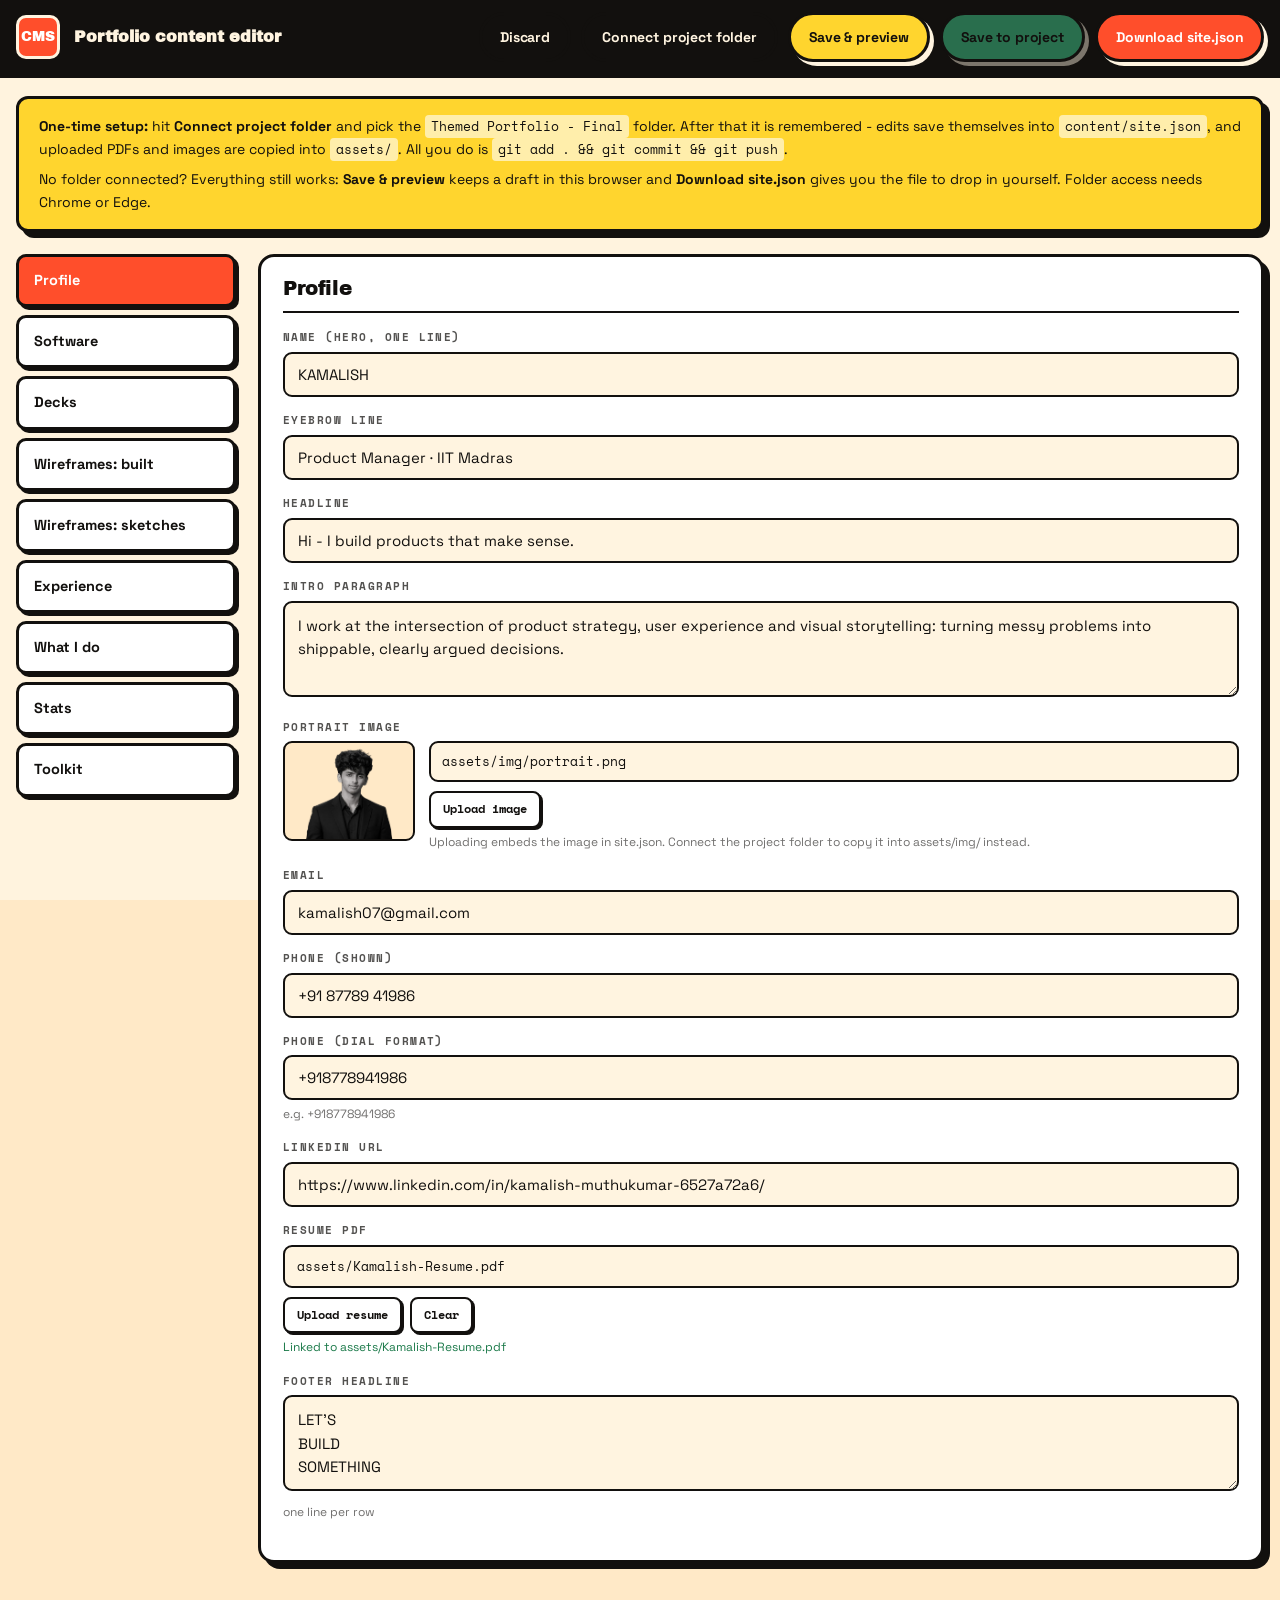
==== admin/index.html @ 28e80bb3 "Initial commit: Kamalish portfolio site" ====
<!DOCTYPE html>
<html lang="en">
<head>
<meta charset="UTF-8" />
<meta name="viewport" content="width=device-width, initial-scale=1.0" />
<title>Content editor - Kamalish</title>
<meta name="robots" content="noindex" />
<link rel="preconnect" href="https://fonts.googleapis.com" />
<link rel="preconnect" href="https://fonts.gstatic.com" crossorigin />
<link href="https://fonts.googleapis.com/css2?family=Archivo+Black&family=Space+Grotesk:wght@400;500;600;700&family=Space+Mono:wght@400;700&display=swap" rel="stylesheet" />
<link rel="icon" href="../assets/img/favicon.svg" type="image/svg+xml" />
<link rel="stylesheet" href="../assets/css/style.css" />
<!-- ../admin/ (not ./) so these resolve whether the URL is /admin or /admin/ -->
<link rel="stylesheet" href="../admin/admin.css" />
</head>
<body data-root="../">

<header class="adm-bar">
  <div class="adm-bar__in">
    <span class="adm-logo">CMS</span>
    <strong class="adm-title">Portfolio content editor</strong>
    <span class="adm-dirty" id="dirty" hidden>unsaved changes</span>
    <div class="adm-bar__actions">
      <button class="btn btn--ghost" id="btnReload" type="button">Discard</button>
      <button class="btn btn--ghost" id="btnFolder" type="button">Connect project folder</button>
      <button class="btn btn--yellow" id="btnPreview" type="button">Save &amp; preview</button>
      <button class="btn btn--mint" id="btnSaveProject" type="button" disabled>Save to project</button>
      <button class="btn btn--coral" id="btnDownload" type="button">Download site.json</button>
    </div>
  </div>
</header>

<div class="adm-note">
  <p>
    <b>One-time setup:</b> hit <b>Connect project folder</b> and pick the
    <code>Themed Portfolio - Final</code> folder. After that it is remembered -
    edits save themselves into <code>content/site.json</code>, and uploaded PDFs and
    images are copied into <code>assets/</code>. All you do is
    <code>git add . &amp;&amp; git commit &amp;&amp; git push</code>.
  </p>
  <p style="margin-top:8px">
    No folder connected? Everything still works: <b>Save &amp; preview</b> keeps a draft in
    this browser and <b>Download site.json</b> gives you the file to drop in yourself.
    Folder access needs Chrome or Edge.
  </p>
</div>

<main class="adm-wrap">
  <nav class="adm-nav" id="admNav" aria-label="Sections"></nav>
  <div class="adm-panes" id="admPanes"></div>
</main>

<script src="../admin/admin.js"></script>
</body>
</html>
---- assets/css/style.css ----
/* =============================================================
   KAMALISH — NEO BRUTALIST PORTFOLIO
   1. Tokens          5. Hero
   2. Reset/base      6. Products
   3. Primitives      7. Projects flow
   4. Header          8. Experience  9. Resume  10. Footer  11. Motion
   ============================================================= */

/* ---------------------------------------------------- 1. TOKENS */
:root{
  --ink:      #12100E;
  --paper:    #FFF4E0;
  --paper-2:  #FFE9C7;
  --sand:     #E3CFAB;   /* warm sandal - portrait backdrop */
  --white:    #FFFFFF;

  --coral:    #FF4E2B;
  --yellow:   #FFD52E;
  --blue:     #2F5FFF;
  --mint:     #46E39B;
  --lilac:    #C9A7FF;
  --pink:     #FF7BAC;

  --bd:       3px;
  --bd-thick: 4px;
  --r:        18px;
  --r-lg:     28px;

  --sh:       6px 6px 0 var(--ink);
  --sh-lg:    10px 10px 0 var(--ink);
  --sh-xl:    14px 14px 0 var(--ink);

  --shell:    1220px;
  --gap:      clamp(18px, 2.4vw, 32px);

  --ff-display:'Archivo Black', 'Arial Black', system-ui, sans-serif;
  --ff-body:   'Space Grotesk', system-ui, -apple-system, sans-serif;
  --ff-mono:   'Space Mono', ui-monospace, monospace;

  --ease:      cubic-bezier(.16,.84,.32,1);
  --ease-back: cubic-bezier(.34,1.56,.64,1);
}

/* ------------------------------------------------ 2. RESET/BASE */
*,*::before,*::after{ box-sizing:border-box; }
[hidden]{ display:none !important; }   /* beats component display rules */
html{
  scroll-behavior:smooth; scroll-padding-top:104px; -webkit-text-size-adjust:100%;
  overflow-x:clip;
}
body{
  margin:0;
  font-family:var(--ff-body);
  font-size:clamp(15px,1.05vw,17px);
  line-height:1.6;
  color:var(--ink);
  background:var(--paper);
  overflow-x:hidden;
  /* subtle dotted paper texture */
  background-image:radial-gradient(var(--ink) .8px, transparent .8px);
  background-size:26px 26px;
  background-position:-13px -13px;
}
body::before{ /* wash so the dots stay whisper-quiet */
  content:''; position:fixed; inset:0; z-index:-1;
  background:var(--paper); opacity:.94; pointer-events:none;
}
img,svg{ max-width:100%; display:block; }
a{ color:inherit; text-decoration:none; }
h1,h2,h3{ margin:0; font-family:var(--ff-display); font-weight:400; line-height:.92; letter-spacing:-.02em; }
p{ margin:0; }
ul{ margin:0; padding:0; list-style:none; }
button{ font:inherit; color:inherit; }
::selection{ background:var(--coral); color:var(--white); }

.shell{ width:min(100% - 2 * clamp(16px,4vw,48px), var(--shell)); margin-inline:auto; }
.section{ padding-block:clamp(72px,10vw,140px); position:relative; }

.skip-link{
  position:absolute; left:-9999px; top:12px; z-index:200;
  background:var(--ink); color:var(--paper); padding:12px 18px; border-radius:10px;
}
.skip-link:focus{ left:16px; }

:focus-visible{ outline:4px solid var(--blue); outline-offset:3px; border-radius:4px; }

/* -------------------------------------------- 3. PRIMITIVES */
.eyebrow{
  display:inline-flex; align-items:center; gap:10px;
  font-family:var(--ff-mono); font-size:12px; font-weight:700;
  letter-spacing:.16em; text-transform:uppercase;
  background:var(--white); border:var(--bd) solid var(--ink);
  padding:8px 16px; border-radius:999px; box-shadow:4px 4px 0 var(--ink);
}
.eyebrow .dot{
  width:9px; height:9px; border-radius:50%; background:var(--coral);
  box-shadow:0 0 0 3px rgba(255,78,43,.28); animation:pulse 2s infinite;
}
@keyframes pulse{ 50%{ box-shadow:0 0 0 7px rgba(255,78,43,0); } }

.btn{
  --btn-bg:var(--white);
  display:inline-flex; align-items:center; justify-content:center; gap:10px;
  padding:14px 26px; font-weight:700; font-size:15px; letter-spacing:-.01em;
  background:var(--btn-bg); color:var(--ink);
  border:var(--bd) solid var(--ink); border-radius:999px;
  box-shadow:var(--sh); cursor:pointer;
  transition:transform .18s var(--ease-back), box-shadow .18s var(--ease-back), background .18s;
  will-change:transform;
}
.btn:hover{ transform:translate(-3px,-3px); box-shadow:9px 9px 0 var(--ink); }
.btn:active{ transform:translate(3px,3px); box-shadow:2px 2px 0 var(--ink); }
.btn--lg{ padding:18px 34px; font-size:17px; }
.btn--coral{ --btn-bg:var(--coral); color:var(--white); }
.btn--yellow{ --btn-bg:var(--yellow); }
.btn--mint{ --btn-bg:var(--mint); }
.btn:disabled{ cursor:not-allowed; }
.btn:disabled:hover{ transform:none; box-shadow:var(--sh); }
.btn--dark{ --btn-bg:var(--ink); color:var(--paper); box-shadow:6px 6px 0 var(--coral); }
.btn--dark:hover{ box-shadow:9px 9px 0 var(--coral); }
.btn--ghost{ --btn-bg:transparent; box-shadow:none; }
.btn--ghost:hover{ --btn-bg:var(--white); box-shadow:var(--sh); }
.btn__icon{ font-size:1.1em; line-height:1; }

.tags{ display:flex; flex-wrap:wrap; gap:8px; }
.tags li{
  font-family:var(--ff-mono); font-size:11px; font-weight:700;
  text-transform:uppercase; letter-spacing:.08em;
  padding:5px 11px; border:2px solid var(--ink); border-radius:999px;
  background:rgba(255,255,255,.65);
}

.section-head{
  display:grid; grid-template-columns:auto 1fr; gap:var(--gap);
  align-items:end; margin-bottom:clamp(40px,5vw,72px);
}
.section-head--center{ grid-template-columns:1fr; text-align:center; justify-items:center; }
.section-title{
  font-size:clamp(44px,7.6vw,104px); text-transform:uppercase;
  position:relative; display:inline-block;
}
.section-title::after{
  content:''; position:absolute; left:0; right:-8px; bottom:.06em; height:.16em;
  background:var(--yellow); border:2px solid var(--ink); border-radius:4px; z-index:-1;
  transform:rotate(-1deg);
}
.section-head--center .section-title::after{ right:-14px; left:-14px; }
.section-note{ max-width:46ch; font-size:clamp(15px,1.35vw,19px); padding-bottom:.6em; }
.section-head--center .section-note{ margin-inline:auto; }

/* ------------------------------------------------- 4. HEADER */
.site-header{
  position:sticky; top:0; z-index:100;
  background:var(--paper); border-bottom:var(--bd) solid var(--ink);
  transition:box-shadow .3s var(--ease), transform .35s var(--ease);
}
.site-header.is-stuck{ box-shadow:0 8px 0 rgba(18,16,14,.12); }
.site-header.is-hidden{ transform:translateY(-104%); }
.header-inner{ display:flex; align-items:center; gap:var(--gap); padding-block:14px; }

.brand{ display:flex; align-items:center; gap:12px; margin-right:auto; }
.brand__mark{
  display:grid; place-items:center; width:46px; height:46px;
  font-family:var(--ff-display); font-size:16px; letter-spacing:-.04em;
  background:var(--coral); color:var(--white);
  border:var(--bd) solid var(--ink); border-radius:12px; box-shadow:3px 3px 0 var(--ink);
  transition:transform .25s var(--ease-back);
}
.brand:hover .brand__mark{ transform:rotate(-8deg) scale(1.06); }
.brand__name{ font-family:var(--ff-display); font-size:17px; line-height:1; }
.brand__name em{
  display:block; font-family:var(--ff-mono); font-size:10px; font-style:normal;
  letter-spacing:.14em; text-transform:uppercase; opacity:.65; margin-top:4px;
}

.nav{ display:flex; gap:4px; }
.nav__link{
  position:relative; padding:9px 16px; font-weight:600; font-size:15px; border-radius:999px;
  transition:background .2s, color .2s;
}
.nav__link::after{
  content:''; position:absolute; left:16px; right:16px; bottom:6px; height:2.5px;
  background:var(--ink); transform:scaleX(0); transform-origin:right;
  transition:transform .3s var(--ease);
}
.nav__link:hover::after, .nav__link.is-active::after{ transform:scaleX(1); transform-origin:left; }
.nav__link.is-active{ background:var(--yellow); box-shadow:inset 0 0 0 2.5px var(--ink); }
.nav__link.is-active::after{ display:none; }

.header-actions{ display:flex; align-items:center; gap:10px; }
.icon-btn{
  display:grid; place-items:center; width:42px; height:42px;
  border:var(--bd) solid var(--ink); border-radius:12px; box-shadow:3px 3px 0 var(--ink);
  transition:transform .18s var(--ease-back), box-shadow .18s var(--ease-back);
}
.icon-btn svg{ width:19px; height:19px; fill:var(--ink); }
.icon-btn--blue{ background:var(--blue); }
.icon-btn--blue svg{ fill:var(--white); }
.icon-btn--yellow{ background:var(--yellow); }
.icon-btn:hover{ transform:translate(-2px,-2px); box-shadow:5px 5px 0 var(--ink); }

.nav-toggle{
  display:none; width:46px; height:46px; padding:0; background:var(--white);
  border:var(--bd) solid var(--ink); border-radius:12px; box-shadow:3px 3px 0 var(--ink);
  cursor:pointer;
}
.nav-toggle span{
  display:block; width:20px; height:2.6px; margin:4px auto; background:var(--ink);
  border-radius:2px; transition:transform .3s var(--ease), opacity .2s;
}
.nav-toggle[aria-expanded="true"] span:nth-child(1){ transform:translateY(6.6px) rotate(45deg); }
.nav-toggle[aria-expanded="true"] span:nth-child(2){ opacity:0; }
.nav-toggle[aria-expanded="true"] span:nth-child(3){ transform:translateY(-6.6px) rotate(-45deg); }

.mobile-nav{
  display:flex; flex-direction:column; gap:2px; padding:12px clamp(16px,4vw,48px) 22px;
  border-top:var(--bd) solid var(--ink); background:var(--paper-2);
}
.mobile-nav a{
  font-family:var(--ff-display); font-size:26px; text-transform:uppercase;
  padding:10px 0; border-bottom:2px solid rgba(18,16,14,.15);
}

/* --------------------------------------------------- 5. HERO */
.hero{ padding-top:clamp(48px,6vw,84px); position:relative; overflow-x:clip; }
.hero__grid{
  display:grid; grid-template-columns:1.08fr .92fr; gap:clamp(32px,5vw,72px);
  align-items:center; padding-bottom:clamp(56px,7vw,96px);
}

.hero__name{ margin:22px 0 26px; }
.hero__name .word{
  display:block; white-space:nowrap;
  font-size:clamp(40px,7.4vw,96px); line-height:.9; letter-spacing:-.045em;
  color:var(--coral);
  -webkit-text-stroke:2.5px var(--ink);
  text-shadow:6px 6px 0 var(--ink);
}

.hero__intro{ max-width:52ch; font-size:clamp(16px,1.4vw,19px); }
.hero__intro strong{ display:block; font-size:1.12em; margin-bottom:8px; }

.hero__cta{ display:flex; flex-wrap:wrap; gap:14px; margin-top:30px; }

/* "What I do" - colour blocks on paper, same language as the work cards.
   Deliberately static: no hover lift, no pill shapes, so these never read
   as buttons. */
.caps__grid{ display:grid; grid-template-columns:repeat(4,1fr); gap:var(--gap); }
.caps__grid li{
  display:flex; flex-direction:column; gap:12px; padding:24px 22px;
  border:var(--bd) solid var(--ink); border-radius:var(--r-lg);
  box-shadow:var(--sh);
}
.caps__grid li:nth-child(4n+1){ background:var(--yellow); }
.caps__grid li:nth-child(4n+2){ background:var(--mint); }
.caps__grid li:nth-child(4n+3){ background:var(--lilac); }
.caps__grid li:nth-child(4n+4){ background:var(--pink); }

.capabilities__key{
  display:grid; place-items:center; width:48px; height:48px;
  font-family:var(--ff-display); font-size:17px; letter-spacing:-.02em;
  background:var(--ink); color:var(--paper);
  border:2.5px solid var(--ink); border-radius:13px;
}
.caps__grid b{
  font-family:var(--ff-display); font-weight:400;
  font-size:clamp(17px,1.5vw,22px); line-height:1.05; letter-spacing:-.01em;
}
.caps__grid i{ font-style:normal; font-size:14px; line-height:1.5; }

.toolbelt{
  display:flex; flex-wrap:wrap; align-items:center; gap:10px;
  margin-top:var(--gap); padding:18px 20px;
  background:var(--white);
  border:var(--bd) solid var(--ink); border-radius:var(--r-lg);
  box-shadow:var(--sh);
}
.toolbelt__label{
  font-family:var(--ff-mono); font-size:11px; font-weight:700;
  letter-spacing:.18em; text-transform:uppercase; margin-right:6px;
}
.toolbelt__list{ display:flex; flex-wrap:wrap; gap:9px; }
.toolbelt__list li{
  font-family:var(--ff-mono); font-size:12.5px; font-weight:700;
  padding:6px 12px; background:var(--paper-2);
  border:2.5px solid var(--ink); border-radius:8px;
}

.load-error{
  margin:0; padding:14px 18px; text-align:center; font-weight:700;
  background:var(--coral); color:var(--white);
  border-bottom:var(--bd) solid var(--ink);
}

/* portrait */
.hero__right{ display:grid; place-items:center; }
.portrait{ position:relative; width:min(100%,470px); aspect-ratio:1/1.06; }
.portrait__blob{
  position:absolute; inset:-6% -8% -4% -6%;
  background:var(--mint); border:var(--bd-thick) solid var(--ink);
  border-radius:58% 42% 46% 54% / 44% 52% 48% 56%;
  animation:morph 14s ease-in-out infinite;
}
@keyframes morph{
  0%,100%{ border-radius:58% 42% 46% 54% / 44% 52% 48% 56%; transform:rotate(0deg); }
  33%    { border-radius:44% 56% 62% 38% / 56% 40% 60% 44%; transform:rotate(4deg); }
  66%    { border-radius:62% 38% 40% 60% / 38% 58% 42% 62%; transform:rotate(-3deg); }
}
.portrait__frame{
  position:absolute; inset:0; overflow:hidden;
  /* solid colour behind the cut-out portrait so the transparent
     background reads as a deliberate block, not a missing image */
  background:var(--sand);
  border:var(--bd-thick) solid var(--ink); border-radius:var(--r-lg);
  box-shadow:var(--sh-xl);
}
.portrait__frame img{
  width:100%; height:100%;
  object-fit:cover; object-position:50% 8%;
}
.portrait__grain{
  position:absolute; inset:0; pointer-events:none; mix-blend-mode:multiply; opacity:.16;
  background-image:radial-gradient(var(--ink) 1px, transparent 1px);
  background-size:5px 5px;
}

.sticker{
  position:absolute; z-index:3;
  font-family:var(--ff-mono); font-size:12px; font-weight:700; text-transform:uppercase;
  padding:8px 14px; border:2.5px solid var(--ink); border-radius:999px;
  box-shadow:3px 3px 0 var(--ink); background:var(--white);
  animation:bob 5s ease-in-out infinite;
}
.sticker--1{ top:4%;  left:-12%; background:var(--pink);  animation-delay:0s;   transform:rotate(-8deg); }
.sticker--2{ top:42%; right:-16%; background:var(--white); animation-delay:.9s;  transform:rotate(6deg); }
.sticker--3{ bottom:12%; left:-14%; background:var(--blue); color:var(--white); animation-delay:1.8s; transform:rotate(4deg); }
@keyframes bob{ 50%{ translate:0 -13px; } }

/* ---------------------------------------------- 6. PRODUCTS */
.cards{ display:grid; grid-template-columns:repeat(3,1fr); gap:var(--gap); }
.card{
  display:flex; flex-direction:column; gap:14px; padding:22px;
  background:var(--white); border:var(--bd) solid var(--ink); border-radius:var(--r-lg);
  box-shadow:var(--sh);
  transition:transform .3s var(--ease-back), box-shadow .3s var(--ease-back);
}
.card:hover{ transform:translate(-5px,-7px); box-shadow:var(--sh-lg); }
.card--yellow{ background:var(--yellow); }
.card--mint{ background:var(--mint); }
.card--lilac{ background:var(--lilac); }

.card__top{ display:flex; align-items:center; justify-content:space-between; gap:12px; }
.card__num{ font-family:var(--ff-display); font-size:30px; line-height:1; }
.card__kind{
  font-family:var(--ff-mono); font-size:10.5px; font-weight:700;
  letter-spacing:.12em; text-transform:uppercase;
  padding:6px 12px; background:var(--ink); color:var(--paper); border-radius:999px;
}
.card__media{
  display:block; overflow:hidden; aspect-ratio:4/3;
  border:var(--bd) solid var(--ink); border-radius:var(--r); background:var(--paper);
}
.card__media img{ width:100%; height:100%; object-fit:cover; transition:transform .5s var(--ease); }
.card:hover .card__media img{ transform:scale(1.06) rotate(1deg); }
.card__title{ font-size:clamp(21px,1.8vw,26px); }
.card__desc{ font-size:14.5px; flex:1; }
.card__link{
  align-self:flex-start; margin-top:4px;
  font-weight:700; font-size:14px; border-bottom:2.5px solid var(--ink); padding-bottom:2px;
}
.card__link span{ display:inline-block; transition:transform .25s var(--ease-back); }
.card__link:hover span{ transform:translateX(6px); }

/* ------------------------------------------ 7. PROJECTS FLOW */
.flow{ overflow:hidden; }
.flow__stage{ position:relative; padding-block:clamp(20px,4vw,48px); }
.flow__line{
  position:absolute; inset:0; width:100%; height:100%;
  pointer-events:none; opacity:.9;
}
#flowPath{ stroke-dasharray:1; stroke-dashoffset:1; }

.flow__items{ display:flex; flex-direction:column; gap:clamp(48px,8vw,120px); position:relative; }

.blob{
  position:relative; display:block; width:min(100%,540px); padding:clamp(34px,4vw,54px);
  border:var(--bd-thick) solid var(--ink); box-shadow:var(--sh-lg);
  border-radius:64% 36% 42% 58% / 48% 44% 56% 52%;
  transition:transform .45s var(--ease-back), box-shadow .45s var(--ease-back), border-radius .6s var(--ease);
}
.blob--left{ align-self:flex-start; }
.blob--right{ align-self:flex-end; text-align:right; border-radius:38% 62% 55% 45% / 52% 48% 52% 48%; }
.blob--coral{ background:var(--coral); color:var(--white); }
.blob--blue{ background:var(--blue); color:var(--white); }
.blob--yellow{ background:var(--yellow); }
.blob:hover{
  transform:translateY(-10px) rotate(-1.5deg); box-shadow:var(--sh-xl);
  border-radius:46% 54% 50% 50% / 50% 50% 50% 50%;
}
/* filled so the number stays legible on every blob colour */
.blob__index{
  display:grid; place-items:center; width:52px; height:52px; margin-bottom:18px;
  font-family:var(--ff-display); font-size:22px; line-height:1; letter-spacing:-.02em;
  background:var(--white); color:var(--ink);
  border:var(--bd) solid var(--ink); border-radius:50%;
  box-shadow:3px 3px 0 var(--ink);
}
.blob--right .blob__index{ margin-left:auto; }
.blob__title{
  display:block; font-family:var(--ff-display); text-transform:uppercase;
  font-size:clamp(40px,6.4vw,86px); line-height:.86; letter-spacing:-.03em;
}
.blob__meta{ display:block; margin-top:16px; font-size:15px; font-weight:500; opacity:.92; }
.blob__go{
  display:grid; place-items:center; width:52px; height:52px; margin-top:22px;
  font-size:22px; background:var(--white); color:var(--ink);
  border:var(--bd) solid var(--ink); border-radius:50%; box-shadow:3px 3px 0 var(--ink);
  transition:transform .3s var(--ease-back);
}
.blob--right .blob__go{ margin-left:auto; }
.blob:hover .blob__go{ transform:translateX(8px) rotate(45deg); }

/* -------------------------------------------- 8. EXPERIENCE */
.timeline{ position:relative; padding-left:clamp(0px,3vw,40px); }
.timeline__rail{
  position:absolute; left:clamp(-4px,.4vw,6px); top:8px; bottom:8px; width:5px;
  background:rgba(18,16,14,.14); border-radius:999px; overflow:hidden;
}
.timeline__rail i{
  display:block; width:100%; height:0; background:var(--coral);
  border-radius:999px; transition:height .1s linear;
}

.exp-row{
  display:grid; grid-template-columns:190px 1fr; gap:var(--gap);
  padding:clamp(24px,3vw,34px); margin-bottom:20px;
  background:var(--white); border:var(--bd) solid var(--ink); border-radius:var(--r-lg);
  box-shadow:var(--sh);
  transition:transform .3s var(--ease), box-shadow .3s var(--ease), background .3s;
}
.exp-row:hover{ transform:translateX(10px); box-shadow:var(--sh-lg); background:var(--paper-2); }
.exp-row__when{
  display:flex; flex-direction:column; gap:2px;
  font-family:var(--ff-mono); font-size:13px; font-weight:700;
  text-transform:uppercase; letter-spacing:.04em;
}
.exp-row__when i{ font-style:normal; opacity:.45; }
.exp-row__role{ font-size:clamp(24px,2.4vw,34px); }
.exp-row__org{
  display:inline-block; margin:8px 0 12px; font-weight:700; font-size:14px;
  padding:5px 13px; background:var(--yellow);
  border:2.5px solid var(--ink); border-radius:999px;
}
.exp-row__text{ max-width:64ch; margin-bottom:14px; font-size:15px; }

.stats{
  display:grid; grid-template-columns:repeat(4,1fr); gap:var(--gap);
  margin-top:clamp(40px,5vw,64px);
}
.stat{
  padding:24px 20px; text-align:center;
  background:var(--ink); color:var(--paper);
  border:var(--bd) solid var(--ink); border-radius:var(--r-lg);
  box-shadow:6px 6px 0 var(--coral);
  transition:transform .25s var(--ease-back), box-shadow .25s var(--ease-back);
}
.stat:hover{ transform:translate(-4px,-4px); box-shadow:10px 10px 0 var(--coral); }
.stat b{ display:block; font-family:var(--ff-display); font-size:clamp(34px,4vw,50px); line-height:1; color:var(--yellow); }
.stat span{ display:block; margin-top:8px; font-family:var(--ff-mono); font-size:11.5px; letter-spacing:.1em; text-transform:uppercase; }

/* ------------------------------------------------ 9. RESUME */
.resume__box{
  display:flex; flex-wrap:wrap; align-items:center; justify-content:space-between;
  gap:var(--gap); padding:clamp(32px,4.4vw,58px);
  background:var(--lilac); border:var(--bd-thick) solid var(--ink);
  border-radius:var(--r-lg); box-shadow:var(--sh-lg);
}
.resume__text h2{ font-size:clamp(30px,4vw,52px); text-transform:uppercase; }
.resume__text p{ margin-top:12px; max-width:44ch; }

/* ------------------------------------------------ 10. FOOTER */
.site-footer{
  background:var(--ink); color:var(--paper);
  border-top:var(--bd-thick) solid var(--ink);
  padding-block:clamp(56px,7vw,90px) 28px; margin-top:clamp(40px,6vw,90px);
}
.footer__top{
  padding-bottom:clamp(40px,5vw,64px);
  border-bottom:2px solid rgba(255,244,224,.22);
}
.footer__shout{
  font-size:clamp(46px,9vw,124px); line-height:.86; text-transform:uppercase;
  color:transparent; -webkit-text-stroke:2.5px var(--paper);
}
.footer__shout::selection{ color:var(--white); }

.footer__cols{
  display:grid; grid-template-columns:repeat(3,minmax(0,1fr)); gap:var(--gap);
  padding-block:clamp(32px,4vw,52px);
}
.footer__col{ display:flex; flex-direction:column; gap:10px; }
.footer__col h3{
  font-family:var(--ff-mono); font-size:11px; font-weight:700;
  letter-spacing:.18em; text-transform:uppercase; color:var(--yellow); margin-bottom:6px;
}
.footer__col a{
  width:fit-content; font-size:16px; font-weight:600;
  border-bottom:2px solid transparent; transition:border-color .2s, transform .2s var(--ease);
}
.footer__col a:hover{ border-color:var(--coral); transform:translateX(5px); }

.footer__base{
  display:flex; flex-wrap:wrap; justify-content:space-between; gap:12px;
  padding-top:22px; border-top:2px solid rgba(255,244,224,.22);
  font-family:var(--ff-mono); font-size:11.5px; letter-spacing:.08em; text-transform:uppercase; opacity:.72;
}

/* ------------------------------------------------- 11. MOTION */
[data-reveal]{
  opacity:0; transform:translateY(34px);
  transition:opacity .7s var(--ease), transform .7s var(--ease);
  transition-delay:calc(var(--d, 0) * 110ms);
}
[data-reveal].is-in{ opacity:1; transform:none; }

@media (prefers-reduced-motion: reduce){
  html{ scroll-behavior:auto; }
  *,*::before,*::after{
    animation-duration:.001ms !important; animation-iteration-count:1 !important;
    transition-duration:.001ms !important;
  }
  [data-reveal]{ opacity:1; transform:none; }
}

/* ------------------------------------------- 13. SUB-PAGES */
.page-hero{ padding-block:clamp(40px,5vw,72px) clamp(28px,4vw,48px); }
.crumb{
  display:inline-flex; align-items:center; gap:8px; margin-bottom:22px;
  font-family:var(--ff-mono); font-size:12px; font-weight:700;
  letter-spacing:.12em; text-transform:uppercase;
  padding:8px 16px; background:var(--white);
  border:var(--bd) solid var(--ink); border-radius:999px; box-shadow:3px 3px 0 var(--ink);
  transition:transform .18s var(--ease-back), box-shadow .18s var(--ease-back);
}
.crumb:hover{ transform:translate(-3px,-3px); box-shadow:6px 6px 0 var(--ink); }
.page-kind{
  display:inline-block; margin-bottom:16px;
  font-family:var(--ff-mono); font-size:11px; font-weight:700;
  letter-spacing:.16em; text-transform:uppercase;
  padding:7px 14px; background:var(--ink); color:var(--paper); border-radius:999px;
}
.page-title{ font-size:clamp(40px,7vw,92px); text-transform:uppercase; }
.page-lede{ max-width:60ch; margin-top:20px; font-size:clamp(16px,1.4vw,19px); }

/* software detail - wide cover, then article + sticky sidebar */
.cover{
  margin:0; overflow:hidden; background:var(--white);
  border:var(--bd-thick) solid var(--ink); border-radius:var(--r-lg);
  box-shadow:var(--sh-lg);
}
.cover img{ width:100%; height:auto; aspect-ratio:16/7; object-fit:cover; }

.article{ display:grid; grid-template-columns:minmax(0,1fr) 340px; gap:clamp(32px,5vw,72px); align-items:start; }
.article__main h2{ font-size:clamp(24px,2.6vw,34px); margin-bottom:14px; }
.article__main h2:not(:first-child){ margin-top:40px; }
.article__main p{ margin-bottom:14px; max-width:62ch; font-size:clamp(15px,1.25vw,17.5px); }
.article__main ul.bullets{ display:flex; flex-direction:column; gap:11px; max-width:62ch; }
.article__main ul.bullets li{ position:relative; padding-left:28px; }
.article__main ul.bullets li::before{
  content:''; position:absolute; left:0; top:.48em; width:13px; height:13px;
  background:var(--coral); border:2.5px solid var(--ink); border-radius:3px;
}
.article__side{ position:sticky; top:104px; display:flex; flex-direction:column; gap:18px; }

.pagers{ display:grid; grid-template-columns:1fr 1fr; gap:var(--gap); margin-top:clamp(48px,6vw,80px); }
.pager{
  padding:22px 24px; background:var(--white);
  border:var(--bd) solid var(--ink); border-radius:var(--r-lg); box-shadow:var(--sh);
  transition:transform .25s var(--ease-back), box-shadow .25s var(--ease-back);
}
.pager span{
  display:block; font-family:var(--ff-mono); font-size:10.5px; font-weight:700;
  letter-spacing:.16em; text-transform:uppercase; opacity:.6; margin-bottom:6px;
}
.pager b{ font-family:var(--ff-display); font-size:clamp(17px,1.6vw,21px); line-height:1.05; }
.pager--next{ text-align:right; }
.pager:hover{ transform:translate(-4px,-4px); box-shadow:var(--sh-lg); }

.linkbox{
  display:flex; flex-wrap:wrap; align-items:center; gap:14px; padding:22px;
  background:var(--mint); border:var(--bd) solid var(--ink);
  border-radius:var(--r-lg); box-shadow:var(--sh);
}
.linkbox--empty{ background:var(--paper-2); }
.linkbox__label{
  font-family:var(--ff-mono); font-size:11px; font-weight:700;
  letter-spacing:.16em; text-transform:uppercase; width:100%;
}
.linkbox code{
  font-family:var(--ff-mono); font-size:13px; padding:4px 9px;
  background:rgba(255,255,255,.7); border:2px solid var(--ink); border-radius:6px;
}

.factlist{ display:flex; flex-direction:column; gap:0; margin:0;
  border:var(--bd) solid var(--ink); border-radius:12px; overflow:hidden; background:var(--white); }
.factlist div{ display:flex; justify-content:space-between; gap:16px; padding:13px 18px;
  border-bottom:2px solid rgba(18,16,14,.14); font-size:14px; }
.factlist div:last-child{ border-bottom:0; }
.factlist dt{ font-family:var(--ff-mono); font-size:11px; letter-spacing:.12em;
  text-transform:uppercase; opacity:.65; margin:0; }
.factlist dd{ margin:0; font-weight:700; text-align:right; }

/* generic tile grid (decks, wireframes, software list) */
.grid{ display:grid; grid-template-columns:repeat(3,1fr); gap:var(--gap); }
.grid--2{ grid-template-columns:repeat(2,1fr); }
.tile{
  display:flex; flex-direction:column; gap:12px; padding:18px;
  background:var(--white); border:var(--bd) solid var(--ink);
  border-radius:var(--r-lg); box-shadow:var(--sh);
  transition:transform .3s var(--ease-back), box-shadow .3s var(--ease-back);
}
.tile:hover{ transform:translate(-5px,-7px); box-shadow:var(--sh-lg); }
.tile__media{
  overflow:hidden; aspect-ratio:4/3; background:var(--paper-2);
  border:var(--bd) solid var(--ink); border-radius:var(--r);
}
.tile__media img{ width:100%; height:100%; object-fit:cover; transition:transform .5s var(--ease); }
.tile:hover .tile__media img{ transform:scale(1.06); }
.tile__title{ font-size:clamp(18px,1.6vw,23px); }
.tile__desc{ font-size:14px; flex:1; }
.tile__badge{
  align-self:flex-start; font-family:var(--ff-mono); font-size:10.5px; font-weight:700;
  letter-spacing:.1em; text-transform:uppercase; padding:5px 11px;
  background:var(--yellow); border:2.5px solid var(--ink); border-radius:999px;
}
.tile__go{ font-weight:700; font-size:14px; border-bottom:2.5px solid var(--ink);
  align-self:flex-start; padding-bottom:2px; }

.subhead{
  display:flex; align-items:center; gap:14px; margin:clamp(40px,5vw,64px) 0 24px;
  font-family:var(--ff-display); font-size:clamp(22px,2.6vw,34px); text-transform:uppercase;
}
.subhead::after{ content:''; flex:1; height:3px; background:var(--ink); border-radius:2px; }

.sketch{ background:var(--paper-2); }
.sketch .tile__media{ background:var(--white); }

.empty{
  padding:34px; text-align:center; border:3px dashed rgba(18,16,14,.35);
  border-radius:var(--r-lg); font-size:15px;
}

/* --------------------------------------------- 12. RESPONSIVE */
@media (max-width:1040px){
  .hero__grid{ grid-template-columns:1fr; }
  .hero__right{ order:-1; }
  .portrait{ width:min(100%,380px); }
  .cards{ grid-template-columns:repeat(2,1fr); }
  .blob{ width:min(100%,480px); }
  .grid{ grid-template-columns:repeat(2,1fr); }
  .article{ grid-template-columns:1fr; }
  .article__side{ position:static; }
}

@media (max-width:860px){
  .nav{ display:none; }
  .nav-toggle{ display:block; }
  .section-head{ grid-template-columns:1fr; align-items:start; }
  .exp-row{ grid-template-columns:1fr; }
  .stats{ grid-template-columns:repeat(2,1fr); }
  .caps__grid{ grid-template-columns:repeat(2,1fr); }
  .pagers{ grid-template-columns:1fr; }
  .cover img{ aspect-ratio:16/9; }
  .flow__line{ display:none; }
  .blob, .blob--right{ width:100%; align-self:stretch; text-align:left; }
  .blob--right .blob__go{ margin-left:0; }
}

@media (max-width:620px){
  .cards{ grid-template-columns:1fr; }
  .grid, .grid--2{ grid-template-columns:1fr; }
  .footer__cols{ grid-template-columns:1fr; }
  .sticker--1{ left:-4%; } .sticker--2{ right:-6%; } .sticker--3{ left:-4%; }
  .caps__grid{ grid-template-columns:1fr; }
}
---- admin/admin.css ----
/* Neo-brutalist editor chrome. Reuses tokens from ../assets/css/style.css */

body{ background:var(--paper-2); }

.adm-bar{
  position:sticky; top:0; z-index:60;
  background:var(--ink); color:var(--paper);
  border-bottom:var(--bd-thick) solid var(--ink);
}
.adm-bar__in{
  width:min(100% - 32px, 1440px); margin-inline:auto;
  display:flex; align-items:center; gap:14px; padding:12px 0;
}
.adm-logo{
  display:grid; place-items:center; width:44px; height:44px;
  font-family:var(--ff-display); font-size:14px;
  background:var(--coral); color:var(--white);
  border:var(--bd) solid var(--paper); border-radius:10px;
}
.adm-title{ font-family:var(--ff-display); font-size:16px; }
.adm-dirty{
  font-family:var(--ff-mono); font-size:10.5px; font-weight:700;
  letter-spacing:.14em; text-transform:uppercase;
  padding:5px 11px; background:var(--yellow); color:var(--ink); border-radius:999px;
}
.adm-bar__actions{ margin-left:auto; display:flex; flex-wrap:wrap; gap:10px; }
.adm-bar__actions .btn{ padding:11px 18px; font-size:14px; box-shadow:4px 4px 0 var(--paper); }
.adm-bar__actions .btn:hover{ box-shadow:6px 6px 0 var(--paper); }
.adm-bar__actions .btn--ghost{ color:var(--paper); box-shadow:none; }
.adm-bar__actions .btn--ghost:hover{ background:rgba(255,244,224,.14); box-shadow:none; }

.adm-note{
  width:min(100% - 32px, 1440px); margin:18px auto 0; padding:16px 20px;
  background:var(--yellow); border:var(--bd) solid var(--ink);
  border-radius:12px; box-shadow:var(--sh); font-size:14px;
}
.adm-note code{ font-family:var(--ff-mono); font-size:12.5px;
  background:rgba(255,255,255,.6); padding:2px 6px; border-radius:4px; }

.adm-wrap{
  width:min(100% - 32px, 1440px); margin:22px auto 80px;
  display:grid; grid-template-columns:220px minmax(0,1fr); gap:22px; align-items:start;
}

.adm-nav{ position:sticky; top:96px; display:flex; flex-direction:column; gap:8px; }
.adm-nav button{
  text-align:left; padding:12px 15px; font-weight:700; font-size:14.5px; cursor:pointer;
  background:var(--white); border:var(--bd) solid var(--ink);
  border-radius:10px; box-shadow:3px 3px 0 var(--ink);
  transition:transform .16s var(--ease-back), box-shadow .16s var(--ease-back);
}
.adm-nav button:hover{ transform:translate(-2px,-2px); box-shadow:5px 5px 0 var(--ink); }
.adm-nav button.is-on{ background:var(--coral); color:var(--white); }

.adm-pane{ display:none; }
.adm-pane.is-on{ display:block; }

.adm-card{
  background:var(--white); border:var(--bd) solid var(--ink);
  border-radius:16px; box-shadow:var(--sh); padding:22px; margin-bottom:18px;
}
.adm-card__head{
  display:flex; align-items:center; gap:12px; margin-bottom:16px;
  padding-bottom:14px; border-bottom:2.5px solid var(--ink);
}
.adm-card__head h2{ font-family:var(--ff-display); font-size:20px; }
.adm-card__head .idx{
  display:grid; place-items:center; width:32px; height:32px; flex:none;
  font-family:var(--ff-display); font-size:14px;
  background:var(--yellow); border:2.5px solid var(--ink); border-radius:50%;
}
.adm-card__head .sp{ margin-left:auto; display:flex; gap:8px; }

.adm-field{ margin-bottom:15px; }
.adm-field label{
  display:block; margin-bottom:6px;
  font-family:var(--ff-mono); font-size:10.5px; font-weight:700;
  letter-spacing:.14em; text-transform:uppercase; opacity:.72;
}
.adm-field input[type=text],
.adm-field input[type=url],
.adm-field textarea{
  width:100%; font-family:var(--ff-body); font-size:15px; color:var(--ink);
  padding:11px 13px; background:var(--paper);
  border:2.5px solid var(--ink); border-radius:9px;
}
.adm-field textarea{ min-height:96px; resize:vertical; line-height:1.55; }
.adm-field input:focus, .adm-field textarea:focus{ outline:3px solid var(--blue); outline-offset:2px; }
.adm-hint{ margin-top:5px; font-size:12px; opacity:.6; }

.adm-grid2{ display:grid; grid-template-columns:1fr 1fr; gap:15px; }

.adm-img{ display:flex; gap:14px; align-items:flex-start; }
.adm-img__prev{
  width:132px; height:100px; flex:none; overflow:hidden; background:var(--paper-2);
  border:2.5px solid var(--ink); border-radius:9px;
}
.adm-img__prev img{ width:100%; height:100%; object-fit:cover; }
.adm-img__ctl{ flex:1; min-width:0; }

.adm-mini{
  font-family:var(--ff-mono); font-size:11.5px; font-weight:700; cursor:pointer;
  padding:7px 12px; background:var(--white);
  border:2.5px solid var(--ink); border-radius:8px; box-shadow:2px 2px 0 var(--ink);
}
.adm-mini:hover{ background:var(--yellow); }
.adm-mini--danger:hover{ background:var(--coral); color:var(--white); }

.adm-add{
  width:100%; padding:16px; font-family:var(--ff-display); font-size:16px; cursor:pointer;
  background:var(--mint); border:var(--bd) dashed var(--ink); border-radius:16px;
}
.adm-add:hover{ background:var(--yellow); }

.adm-chips{ display:flex; flex-wrap:wrap; gap:8px; margin-bottom:9px; }
.adm-chip{
  display:inline-flex; align-items:center; gap:7px;
  font-size:13px; font-weight:700; padding:5px 6px 5px 12px;
  background:var(--paper-2); border:2.5px solid var(--ink); border-radius:999px;
}
.adm-chip button{
  width:20px; height:20px; line-height:1; cursor:pointer; font-size:13px;
  background:var(--ink); color:var(--paper); border:0; border-radius:50%;
}

.adm-toast{
  position:fixed; left:50%; bottom:26px; transform:translateX(-50%) translateY(120%);
  z-index:99; padding:14px 24px; font-weight:700;
  background:var(--ink); color:var(--paper);
  border:var(--bd) solid var(--ink); border-radius:999px; box-shadow:var(--sh);
  transition:transform .3s var(--ease-back);
}
.adm-toast.is-on{ transform:translateX(-50%) translateY(0); }

@media (max-width:900px){
  .adm-wrap{ grid-template-columns:1fr; }
  .adm-nav{ position:static; flex-direction:row; flex-wrap:wrap; }
  .adm-grid2{ grid-template-columns:1fr; }
}
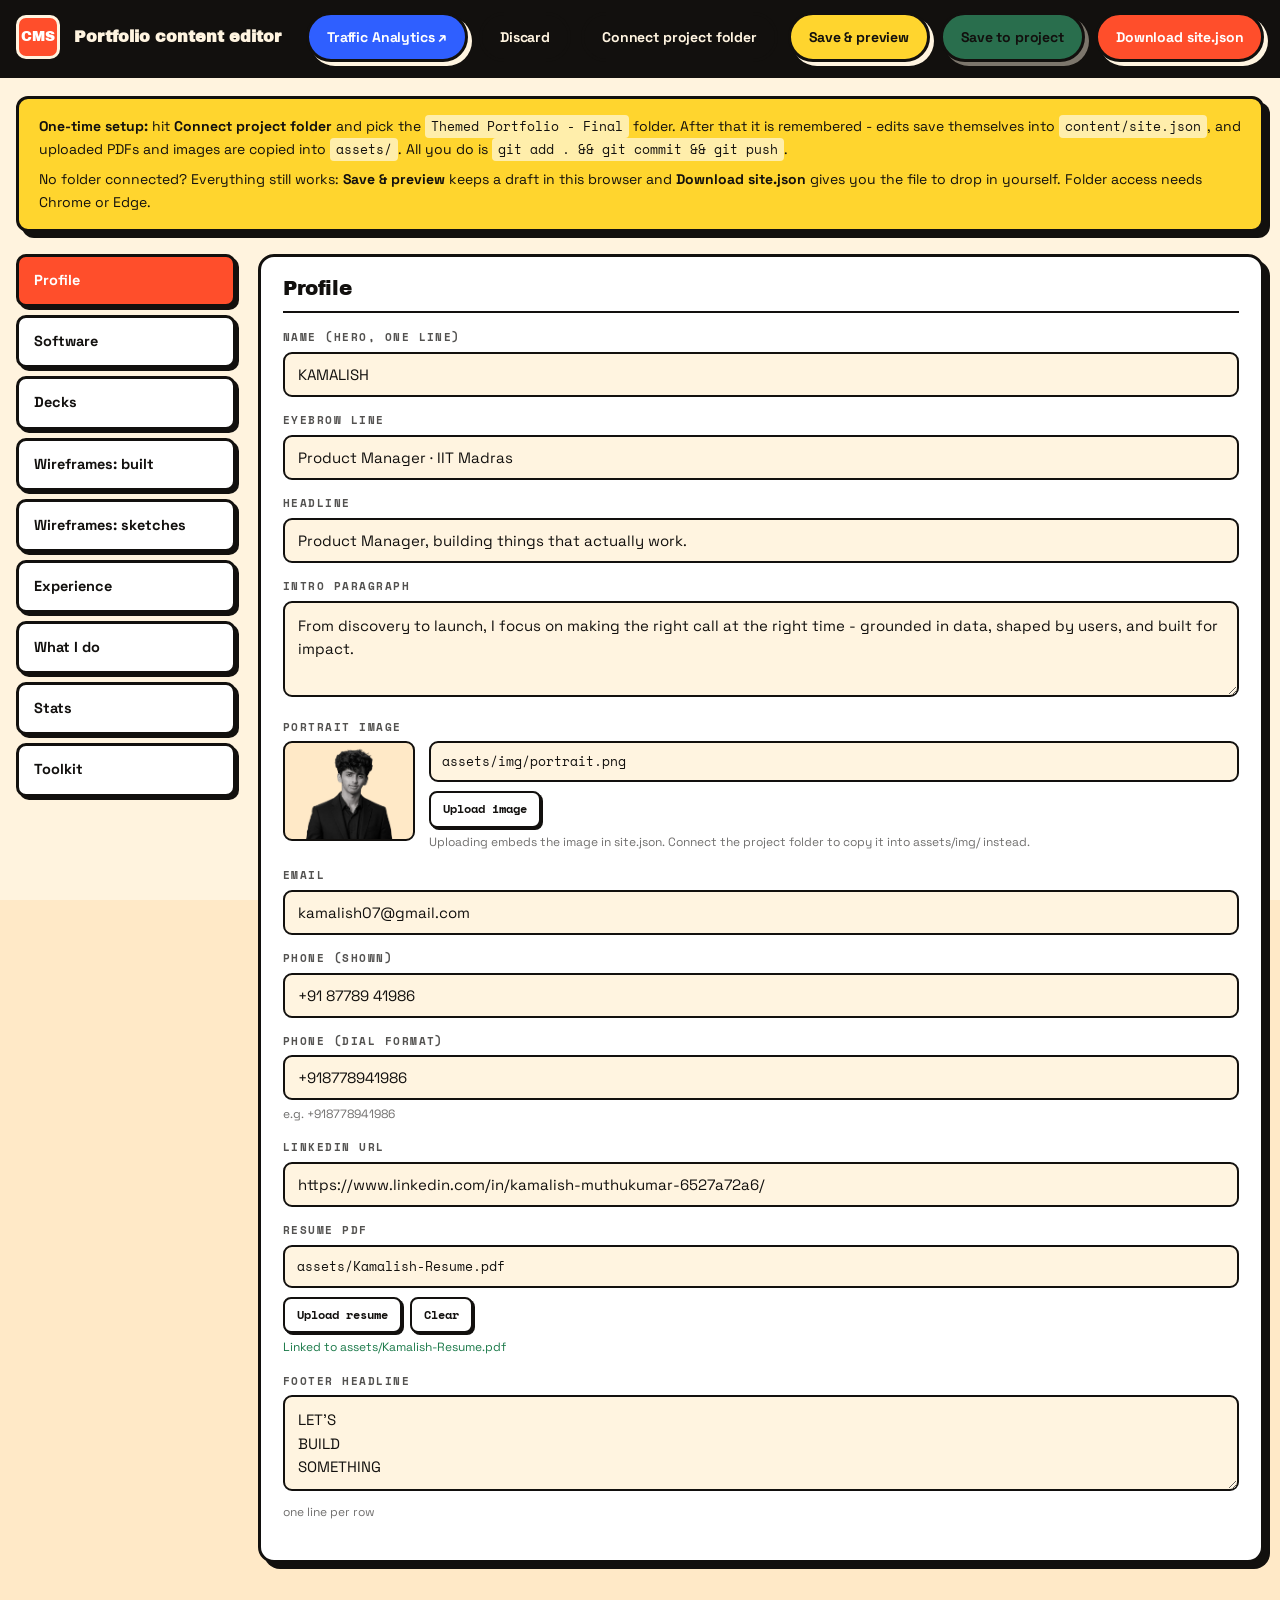
==== commit 28098911: "Update brand to Product Management, fix See the work button, reorder projects (Case Studies -> Softw" ====
--- a/admin/index.html
+++ b/admin/index.html
@@ -21,6 +21,7 @@
     <strong class="adm-title">Portfolio content editor</strong>
     <span class="adm-dirty" id="dirty" hidden>unsaved changes</span>
     <div class="adm-bar__actions">
+      <a class="btn btn--blue" href="../analytics/" target="_blank">Traffic Analytics &#8599;</a>
       <button class="btn btn--ghost" id="btnReload" type="button">Discard</button>
       <button class="btn btn--ghost" id="btnFolder" type="button">Connect project folder</button>
       <button class="btn btn--yellow" id="btnPreview" type="button">Save &amp; preview</button>
--- a/assets/css/style.css
+++ b/assets/css/style.css
@@ -114,6 +114,7 @@
 .btn--coral{ --btn-bg:var(--coral); color:var(--white); }
 .btn--yellow{ --btn-bg:var(--yellow); }
 .btn--mint{ --btn-bg:var(--mint); }
+.btn--blue{ --btn-bg:var(--blue); color:var(--white); }
 .btn:disabled{ cursor:not-allowed; }
 .btn:disabled:hover{ transform:none; box-shadow:var(--sh); }
 .btn--dark{ --btn-bg:var(--ink); color:var(--paper); box-shadow:6px 6px 0 var(--coral); }
